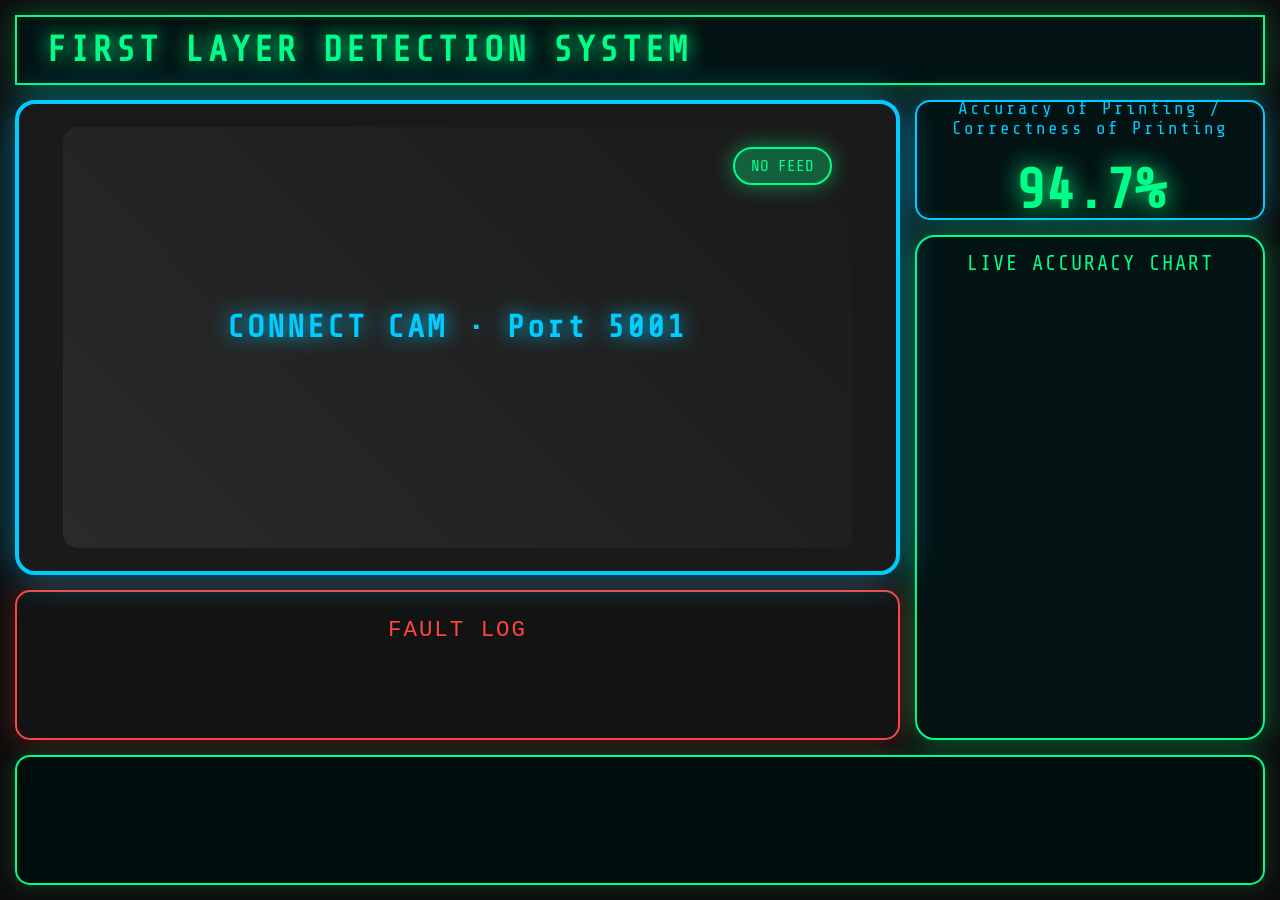
==== first_layer_detector.html @ bdabb618 "Initial project upload" ====
<!DOCTYPE html>
<html lang="en">
<head>
    <meta charset="UTF-8">
    <meta name="viewport" content="width=device-width, initial-scale=1.0">
    <title>FIRST LAYER DETECTION SYSTEM</title>
    <script src="https://cdn.jsdelivr.net/npm/chart.js"></script>
    <style>
        @import url('https://fonts.googleapis.com/css2?family=Share+Tech+Mono:wght@400;700&display=swap');
        
        * {
            margin: 0;
            padding: 0;
            box-sizing: border-box;
        }
        
        body {
            font-family: 'Share Tech Mono', 'Courier New', monospace;
            background: #0d0d0d;
            color: #00ff88;
            height: 100vh;
            overflow: hidden;
        }
        
        .dashboard {
            height: 100vh;
            display: grid;
            grid-template-columns: 1fr 350px;
            grid-template-rows: 70px 120px 1fr 150px 130px;
            grid-template-areas:
                "header header"
                "camera status"
                "camera chart"
                "logs chart"
                "gallery gallery";
            gap: 15px;
            padding: 15px;
            box-sizing: border-box;
        }
        
        .header {
            grid-area: header;
            display: flex;
            justify-content: space-between;
            align-items: center;
            background: rgba(0, 20, 20, 0.8);
            padding: 0 30px;
            border: 2px solid #00ff88;
            box-shadow: 0 0 30px rgba(0, 255, 136, 0.3);
        }
        
        .title {
            font-size: 2.2em;
            font-weight: 700;
            text-shadow: 0 0 20px #00ff88;
            letter-spacing: 4px;
        }
        
        .emergency-alert {
            position: absolute;
            top: 50%;
            left: 50%;
            transform: translate(-50%, -50%);
            z-index: 999;
            width: 60%;
            min-height: 250px;
            background: rgba(50, 0, 0, 0.95);
            border: 4px solid #ff4444;
            border-radius: 15px;
            padding: 30px;
            box-shadow: 0 0 100px rgba(255, 68, 68, 0.8);
            animation: blink 1.5s infinite;
            display: none;
            align-items: center;
            justify-content: center;
            flex-direction: column;
            text-align: center;
        }
        
        .emergency-alert.active {
            display: flex;
            animation: shake 0.5s infinite, blink 1.5s infinite;
        }
        
        .emergency-alert h2 {
            color: #ff4444;
            font-size: 1.8em;
            margin-bottom: 15px;
            text-shadow: 0 0 20px #ff4444;
        }
        
        .emergency-alert p {
            font-size: 1.1em;
            line-height: 1.5;
        }
        
        .status-card {
            grid-area: status;
            background: rgba(0, 20, 20, 0.8);
            border: 2px solid #00ccff;
            border-radius: 15px;
            padding: 30px;
            box-shadow: 0 0 30px rgba(0, 204, 255, 0.4);
            text-align: center;
            display: flex;
            flex-direction: column;
            align-items: center;
            justify-content: center;
            height: 100%;
        }
        
        .status-label {
            font-size: 1.1em;
            margin-bottom: 20px;
            color: #00ccff;
            letter-spacing: 2px;
        }
        
        .status-value {
            font-size: 3.5em;
            font-weight: 700;
            color: #00ff88;
            text-shadow: 0 0 25px #00ff88;
        }
        
        .camera-feed {
            grid-area: camera;
            background: #1a1a1a;
            border: 4px solid #00ccff;
            border-radius: 20px;
            position: relative;
            box-shadow: 0 0 40px rgba(0, 204, 255, 0.5);
            animation: pulse-blue 2s infinite;
            display: flex;
            align-items: center;
            justify-content: center;
        }
        
        .camera-placeholder {
            width: 90%;
            height: 90%;
            background: linear-gradient(45deg, #2a2a2a, #1a1a1a);
            border-radius: 15px;
            display: flex;
            flex-direction: column;
            align-items: center;
            justify-content: center;
            position: relative;
            overflow: hidden;
        }
        
        .camera-label {
            font-size: 2em;
            font-weight: 700;
            color: #00ccff;
            text-shadow: 0 0 20px #00ccff;
            z-index: 2;
            margin-bottom: 20px;
            letter-spacing: 3px;
        }
        
        .live-indicator {
            position: absolute;
            top: 20px;
            right: 20px;
            background: rgba(0, 255, 136, 0.3);
            border: 2px solid #00ff88;
            border-radius: 20px;
            padding: 8px 16px;
            font-size: 1em;
            animation: blink-green 1s infinite;
            box-shadow: 0 0 20px rgba(0, 255, 136, 0.5);
        }
        
        .chart-panel {
            grid-area: chart;
            height: 100%;
            width: 100%;
            background: rgba(0, 20, 20, 0.8);
            border: 2px solid #00ff88;
            border-radius: 20px;
            padding: 15px;
            box-shadow: 0 0 30px rgba(0, 255, 136, 0.4);
            display: flex;
            flex-direction: column;
            overflow: hidden;
        }
        
        .chart-panel canvas {
            flex-grow: 1;
        }
        
        .chart-title {
            text-align: center;
            font-size: 1.3em;
            margin-bottom: 20px;
            color: #00ff88;
            letter-spacing: 2px;
        }
        
        .fault-log {
            grid-area: logs;
            background: rgba(20, 20, 20, 0.9);
            border: 2px solid #ff4444;
            border-radius: 15px;
            padding: 25px;
            box-shadow: 0 0 30px rgba(255, 68, 68, 0.3);
            overflow-y: auto;
            font-family: 'Courier New', monospace;
        }
        
        .log-title {
            font-size: 1.4em;
            margin-bottom: 20px;
            color: #ff4444;
            text-align: center;
            letter-spacing: 2px;
        }
        
        .log-entry {
            background: rgba(255, 68, 68, 0.1);
            padding: 12px;
            margin-bottom: 10px;
            border-left: 4px solid #ff4444;
            border-radius: 5px;
            font-size: 0.95em;
            animation: slideIn 0.3s ease-out;
        }
        
        /* Snapshot Gallery Settings */
        .snapshot-gallery {
            grid-area: gallery;
            background: rgba(0, 15, 15, 0.9);
            border: 2px solid #00ff88;
            border-radius: 15px;
            padding: 10px 20px;
            box-shadow: 0 0 20px rgba(0, 255, 136, 0.2);
            display: flex;
            gap: 15px;
            overflow-x: auto;
            align-items: center;
        }

        .snapshot-gallery::-webkit-scrollbar {
            height: 8px;
        }
        .snapshot-gallery::-webkit-scrollbar-thumb {
            background: #00ff88;
            border-radius: 4px;
        }

        .gallery-item {
            position: relative;
            flex: 0 0 auto;
            height: 100%;
            border: 2px solid #ff4444;
            border-radius: 10px;
            overflow: hidden;
            animation: slideIn 0.5s ease-out;
        }

        .gallery-item img {
            height: 90px;
            width: auto;
            display: block;
        }

        .gallery-label {
            position: absolute;
            bottom: 0;
            left: 0;
            width: 100%;
            background: rgba(255, 68, 68, 0.85);
            color: #fff;
            font-size: 0.7em;
            text-align: center;
            padding: 2px 0;
            font-weight: bold;
            box-shadow: 0 -2px 10px rgba(0,0,0,0.5);
        }
        
        /* Animations */
        @keyframes blink {
            0%, 50% { opacity: 1; }
            51%, 100% { opacity: 0.3; }
        }
        
        @keyframes shake {
            0%, 100% { transform: translateX(0); }
            25% { transform: translateX(-5px); }
            75% { transform: translateX(5px); }
        }
        
        @keyframes pulse-blue {
            0% { box-shadow: 0 0 20px rgba(0, 204, 255, 0.5); }
            50% { box-shadow: 0 0 40px rgba(0, 204, 255, 0.8); }
            100% { box-shadow: 0 0 20px rgba(0, 204, 255, 0.5); }
        }
        
        @keyframes blink-green {
            0%, 50% { opacity: 1; }
            51%, 100% { opacity: 0.4; }
        }
        
        @keyframes slideIn {
            from { transform: translateX(100%); opacity: 0; }
            to { transform: translateX(0); opacity: 1; }
        }
        
        @media (max-width: 850px) {
            body { 
                overflow-y: auto; 
                height: auto; 
            }
            .dashboard {
                height: auto;
                grid-template-columns: 1fr;
                grid-template-rows: 70px 300px 120px 300px 200px 150px;
                grid-template-areas:
                    "header"
                    "camera"
                    "status"
                    "chart"
                    "logs"
                    "gallery";
                gap: 15px;
            }
        }
    </style>
</head>
<body>
    <div class="dashboard">
        <div class="header">
            <div class="title">FIRST LAYER DETECTION SYSTEM</div>
        </div>
        
        <div class="camera-feed">
<img id="camImg" src="http://localhost:5001/video_feed"
  style="position:absolute;inset:0;width:100%;height:100%;object-fit:contain;z-index:1;border-radius:15px;background:#000;"
  onerror="this.style.display='none'; document.getElementById('camFallback').style.display='flex'; document.querySelector('.live-indicator').textContent='NO FEED';">
<div id="camFallback" class="camera-placeholder" style="display:none;">
    <div class="live-indicator">NO FEED</div>
    <div class="camera-label">CONNECT CAM · Port 5001</div>
</div>
        </div>
        
        <div class="emergency-alert" id="emergencyAlert">
            <h2>🚨 EMERGENCY STOP REQUIRED</h2>
            <p>PRINT ERROR DETECTED<br>First layer failure confirmed</p>
        </div>
        
        <div class="status-card">
            <div class="status-label">Accuracy of Printing / Correctness of Printing</div>
            <div class="status-value" id="accuracyValue">94.7%</div>
        </div>
        
        <div class="chart-panel">
            <div class="chart-title">LIVE ACCURACY CHART</div>
            <canvas id="accuracyChart"></canvas>
        </div>
        
        <div class="fault-log">
            <div class="log-title">FAULT LOG</div>
            <div id="faultLog"></div>
        </div>
        
        <!-- Live Defect Snapshot Gallery -->
        <div class="snapshot-gallery" id="snapshotGallery">
            <!-- Images will populate here -->
        </div>
    </div>

    <script>
        // Live accuracy chart
        const ctx = document.getElementById('accuracyChart').getContext('2d');
        const accuracyChart = new Chart(ctx, {
            type: 'line',
            data: {
                labels: [],
                datasets: [{
                    label: 'Accuracy %',
                    data: [],
                    borderColor: '#00ff88',
                    backgroundColor: 'rgba(0, 255, 136, 0.1)',
                    borderWidth: 3,
                    tension: 0.4,
                    fill: true,
                    pointBackgroundColor: '#00ff88',
                    pointBorderColor: '#000',
                    pointBorderWidth: 2,
                    pointRadius: 5
                }]
            },
            options: {
                responsive: true,
                maintainAspectRatio: false,
                scales: {
                    y: {
                        beginAtZero: true,
                        max: 100,
                        grid: { color: 'rgba(0, 255, 136, 0.1)' },
                        ticks: { color: '#00ccff' }
                    },
                    x: {
                        grid: { color: 'rgba(0, 255, 136, 0.1)' },
                        ticks: { color: '#00ccff', maxTicksLimit: 10 }
                    }
                },
                plugins: {
                    legend: { labels: { color: '#00ff88' } }
                }
            }
        });

        // Real ML Data Integration
        let accuracyData = [];
        let chartLabels = [];
        let lastFaultTime = 0;
        
        async function updateDashboard() {
            try {
                const response = await fetch('/api/predict');
                if (!response.ok) return;
                const data = await response.json();
                
                // Convert ML confidence (0-1) to an Accuracy Percentage (0-100)
                // If it detects a fault (Over/Under extrusion), we invert it so the visual graph accurately drops!
                let accuracy = data.confidence * 100;
                if (data.is_defect) {
                    accuracy = 100 - accuracy; 
                }
                
                const accuracyPercent = accuracy.toFixed(1);
                
                // Update status display
                document.getElementById('accuracyValue').textContent = accuracyPercent + '%';
                
                // Update chart arrays
                const timeLabel = new Date().toLocaleTimeString();
                accuracyData.push(accuracy);
                chartLabels.push(timeLabel);
                
                if (accuracyData.length > 50) {
                    accuracyData.shift();
                    chartLabels.shift();
                }
                
                accuracyChart.data.labels = chartLabels;
                accuracyChart.data.datasets[0].data = accuracyData;
                accuracyChart.update('none');
                
                // Check physically for faults (ML flagged it, or accuracy drops below 80%)
                if (data.is_defect || accuracy < 80) {
                    showEmergencyAlert();
                    
                    const now = Date.now();
                    if (now - lastFaultTime > 2000) {
                        addFaultLog(accuracyPercent, timeLabel, data.status);
                        lastFaultTime = now;
                    }
                }
                
                // Update Snapshot Gallery
                if (data.recent_snapshots) {
                   updateGallery(data.recent_snapshots);
                }
            } catch (err) {
                console.error("Backend offline or ML model unreachable:", err);
            }
        }
        
        let currentSnapshots = [];
        function updateGallery(snapshots) {
            // Only re-render if the array actually changed (optimization)
            if (JSON.stringify(snapshots) === JSON.stringify(currentSnapshots)) return;
            currentSnapshots = snapshots;
            
            const gallery = document.getElementById('snapshotGallery');
            gallery.innerHTML = ''; // clear current
            
            snapshots.forEach(filename => {
                // filename example: defect_under_20260417_184502.jpg
                const parts = filename.replace('.jpg', '').split('_');
                const type = parts[1] ? parts[1].toUpperCase() : 'DEFECT';
                const timeString = parts[2] && parts[3] ? 
                    `${parts[2].slice(4,6)}/${parts[2].slice(6,8)} ${parts[3].slice(0,2)}:${parts[3].slice(2,4)}` : '';
                
                const div = document.createElement('div');
                div.className = 'gallery-item';
                div.innerHTML = `
                    <img src="/defect_images/${filename}" alt="Defect Snapshot" onerror="this.src=''">
                    <div class="gallery-label">${type} FAIL ${timeString}</div>
                `;
                gallery.appendChild(div);
            });
        }
        
        function showEmergencyAlert() {
            const alert = document.getElementById('emergencyAlert');
            alert.classList.add('active');
            
            // Hide after 5 seconds to reduce screen flash toxicity
            setTimeout(() => {
                alert.classList.remove('active');
            }, 5000);
        }
        
        function addFaultLog(accuracy, timestamp, mlStatus) {
            const log = document.getElementById('faultLog');
            const entry = document.createElement('div');
            entry.className = 'log-entry';
            const issueType = mlStatus && mlStatus !== "Unknown" ? mlStatus.toUpperCase() : "PHYSICAL";
            entry.textContent = `[${timestamp}] FAULT DETECTED — ${issueType} ISSUE (Acc: ${accuracy}%)`;
            log.insertBefore(entry, log.firstChild);
            
            // Keep cleanly to last 15 entries
            while (log.children.length > 15) {
                log.removeChild(log.lastChild);
            }
        }
        
        // Pulsing camera animation
        const cameraFeed = document.querySelector('.camera-feed');
        setInterval(() => {
            cameraFeed.style.boxShadow = Math.random() > 0.5 
                ? '0 0 40px rgba(0, 204, 255, 0.7)' 
                : '0 0 40px rgba(0, 204, 255, 0.4)';
        }, 1000);
        
        // Query the True ML Backend twice a second
        setInterval(updateDashboard, 500);
        updateDashboard(); // Initial call
    </script>
</body>
</html>
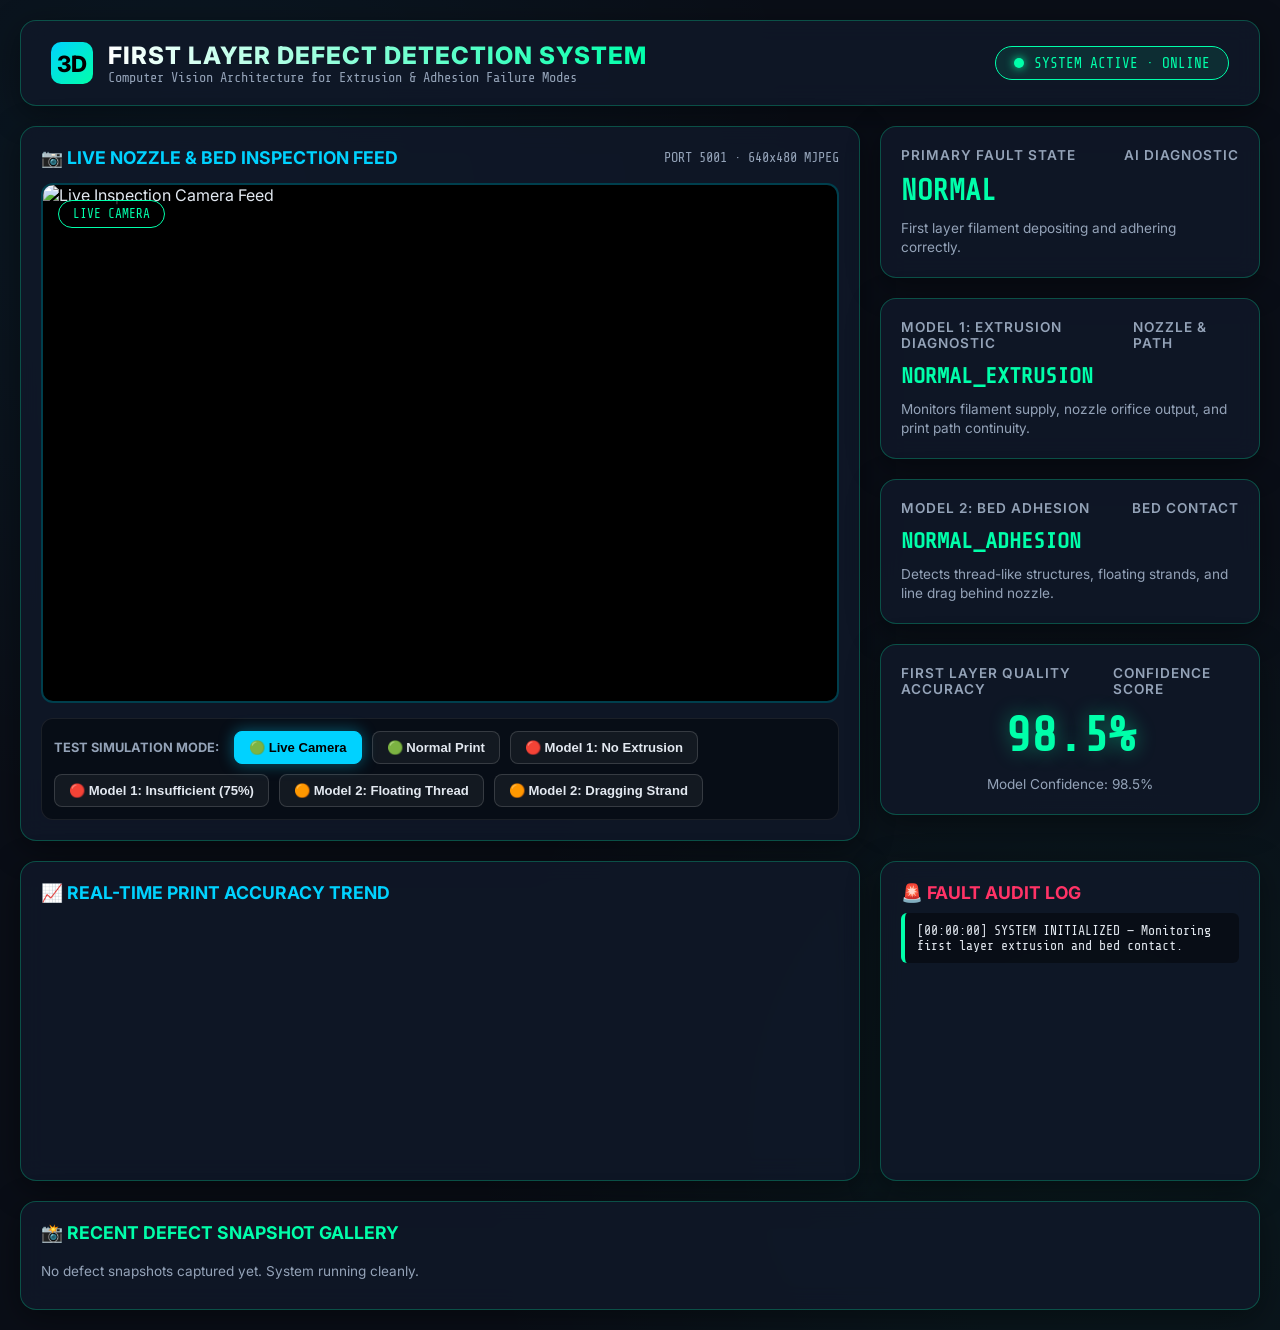
==== commit aba69853: "first change" ====
--- a/first_layer_detector.html
+++ b/first_layer_detector.html
@@ -3,392 +3,553 @@
 <head>
     <meta charset="UTF-8">
     <meta name="viewport" content="width=device-width, initial-scale=1.0">
-    <title>FIRST LAYER DETECTION SYSTEM</title>
+    <title>3D PRINTER FIRST LAYER DEFECT DETECTION SYSTEM</title>
     <script src="https://cdn.jsdelivr.net/npm/chart.js"></script>
+    <link href="https://fonts.googleapis.com/css2?family=Share+Tech+Mono&family=Inter:wght@300;400;600;700;800&display=swap" rel="stylesheet">
     <style>
-        @import url('https://fonts.googleapis.com/css2?family=Share+Tech+Mono:wght@400;700&display=swap');
-        
+        :root {
+            --bg-main: #0a0e17;
+            --card-bg: rgba(16, 24, 40, 0.85);
+            --card-border: rgba(0, 255, 170, 0.25);
+            --accent-green: #00ffaa;
+            --accent-red: #ff3366;
+            --accent-orange: #ff9900;
+            --accent-blue: #00d2ff;
+            --accent-purple: #9d4edd;
+            --text-main: #e2e8f0;
+            --text-muted: #94a3b8;
+        }
+
         * {
             margin: 0;
             padding: 0;
             box-sizing: border-box;
         }
-        
+
         body {
-            font-family: 'Share Tech Mono', 'Courier New', monospace;
-            background: #0d0d0d;
-            color: #00ff88;
-            height: 100vh;
-            overflow: hidden;
-        }
-        
-        .dashboard {
-            height: 100vh;
+            font-family: 'Inter', sans-serif;
+            background: var(--bg-main);
+            color: var(--text-main);
+            min-height: 100vh;
+            overflow-x: hidden;
+            background-image: 
+                radial-gradient(circle at 15% 15%, rgba(0, 210, 255, 0.05) 0%, transparent 40%),
+                radial-gradient(circle at 85% 85%, rgba(0, 255, 170, 0.05) 0%, transparent 40%);
+        }
+
+        .dashboard-container {
+            max-width: 1600px;
+            margin: 0 auto;
+            padding: 20px;
             display: grid;
-            grid-template-columns: 1fr 350px;
-            grid-template-rows: 70px 120px 1fr 150px 130px;
-            grid-template-areas:
-                "header header"
-                "camera status"
-                "camera chart"
-                "logs chart"
-                "gallery gallery";
-            gap: 15px;
-            padding: 15px;
-            box-sizing: border-box;
-        }
-        
-        .header {
-            grid-area: header;
+            grid-template-columns: 1fr 380px;
+            grid-template-rows: auto auto auto auto;
+            gap: 20px;
+        }
+
+        /* HEADER */
+        header {
+            grid-column: 1 / -1;
+            background: var(--card-bg);
+            border: 1px solid var(--card-border);
+            backdrop-filter: blur(12px);
+            border-radius: 16px;
+            padding: 20px 30px;
             display: flex;
             justify-content: space-between;
             align-items: center;
-            background: rgba(0, 20, 20, 0.8);
-            padding: 0 30px;
-            border: 2px solid #00ff88;
-            box-shadow: 0 0 30px rgba(0, 255, 136, 0.3);
-        }
-        
-        .title {
-            font-size: 2.2em;
-            font-weight: 700;
-            text-shadow: 0 0 20px #00ff88;
-            letter-spacing: 4px;
-        }
-        
-        .emergency-alert {
-            position: absolute;
-            top: 50%;
-            left: 50%;
-            transform: translate(-50%, -50%);
-            z-index: 999;
-            width: 60%;
-            min-height: 250px;
-            background: rgba(50, 0, 0, 0.95);
-            border: 4px solid #ff4444;
-            border-radius: 15px;
-            padding: 30px;
-            box-shadow: 0 0 100px rgba(255, 68, 68, 0.8);
-            animation: blink 1.5s infinite;
-            display: none;
+            box-shadow: 0 8px 32px rgba(0, 0, 0, 0.4);
+        }
+
+        .brand-title {
+            display: flex;
+            align-items: center;
+            gap: 15px;
+        }
+
+        .brand-icon {
+            width: 42px;
+            height: 42px;
+            background: linear-gradient(135deg, var(--accent-blue), var(--accent-green));
+            border-radius: 10px;
+            display: flex;
             align-items: center;
             justify-content: center;
+            font-size: 1.4rem;
+            font-weight: 800;
+            color: #000;
+        }
+
+        .brand-text h1 {
+            font-size: 1.5rem;
+            font-weight: 800;
+            letter-spacing: 1px;
+            background: linear-gradient(90deg, #ffffff, var(--accent-green));
+            -webkit-background-clip: text;
+            -webkit-text-fill-color: transparent;
+        }
+
+        .brand-text p {
+            font-size: 0.85rem;
+            color: var(--text-muted);
+            font-family: 'Share Tech Mono', monospace;
+        }
+
+        .system-badge {
+            display: flex;
+            align-items: center;
+            gap: 10px;
+            background: rgba(0, 255, 170, 0.1);
+            border: 1px solid var(--accent-green);
+            padding: 8px 18px;
+            border-radius: 30px;
+            font-family: 'Share Tech Mono', monospace;
+            font-size: 0.9rem;
+            color: var(--accent-green);
+        }
+
+        .pulse-dot {
+            width: 10px;
+            height: 10px;
+            background-color: var(--accent-green);
+            border-radius: 50%;
+            box-shadow: 0 0 10px var(--accent-green);
+            animation: pulse 1.5s infinite;
+        }
+
+        /* MAIN CAMERA FEED */
+        .camera-panel {
+            background: var(--card-bg);
+            border: 1px solid var(--card-border);
+            backdrop-filter: blur(12px);
+            border-radius: 16px;
+            padding: 20px;
+            display: flex;
             flex-direction: column;
-            text-align: center;
-        }
-        
-        .emergency-alert.active {
-            display: flex;
-            animation: shake 0.5s infinite, blink 1.5s infinite;
-        }
-        
-        .emergency-alert h2 {
-            color: #ff4444;
-            font-size: 1.8em;
-            margin-bottom: 15px;
-            text-shadow: 0 0 20px #ff4444;
-        }
-        
-        .emergency-alert p {
-            font-size: 1.1em;
-            line-height: 1.5;
-        }
-        
-        .status-card {
-            grid-area: status;
-            background: rgba(0, 20, 20, 0.8);
-            border: 2px solid #00ccff;
-            border-radius: 15px;
-            padding: 30px;
-            box-shadow: 0 0 30px rgba(0, 204, 255, 0.4);
-            text-align: center;
-            display: flex;
-            flex-direction: column;
+            gap: 15px;
+            box-shadow: 0 8px 32px rgba(0, 0, 0, 0.4);
+        }
+
+        .panel-header {
+            display: flex;
+            justify-content: space-between;
+            align-items: center;
+        }
+
+        .panel-title {
+            font-size: 1.1rem;
+            font-weight: 700;
+            display: flex;
+            align-items: center;
+            gap: 10px;
+            color: var(--accent-blue);
+        }
+
+        .feed-container {
+            position: relative;
+            width: 100%;
+            height: 520px;
+            background: #000;
+            border-radius: 12px;
+            overflow: hidden;
+            border: 2px solid rgba(0, 210, 255, 0.3);
+            display: flex;
             align-items: center;
             justify-content: center;
+        }
+
+        .feed-container img {
+            width: 100%;
             height: 100%;
-        }
-        
-        .status-label {
-            font-size: 1.1em;
-            margin-bottom: 20px;
-            color: #00ccff;
-            letter-spacing: 2px;
-        }
-        
-        .status-value {
-            font-size: 3.5em;
-            font-weight: 700;
-            color: #00ff88;
-            text-shadow: 0 0 25px #00ff88;
-        }
-        
-        .camera-feed {
-            grid-area: camera;
-            background: #1a1a1a;
-            border: 4px solid #00ccff;
+            object-fit: contain;
+        }
+
+        .live-overlay-badge {
+            position: absolute;
+            top: 15px;
+            left: 15px;
+            background: rgba(0, 0, 0, 0.75);
+            border: 1px solid var(--accent-green);
+            padding: 6px 14px;
             border-radius: 20px;
-            position: relative;
-            box-shadow: 0 0 40px rgba(0, 204, 255, 0.5);
-            animation: pulse-blue 2s infinite;
+            font-family: 'Share Tech Mono', monospace;
+            font-size: 0.8rem;
+            color: var(--accent-green);
+            z-index: 10;
+        }
+
+        /* SIMULATION TOOLBAR */
+        .sim-toolbar {
+            display: flex;
+            flex-wrap: wrap;
+            gap: 10px;
+            background: rgba(0, 0, 0, 0.4);
+            padding: 12px;
+            border-radius: 12px;
+            border: 1px solid rgba(255, 255, 255, 0.08);
+        }
+
+        .sim-btn {
+            background: rgba(255, 255, 255, 0.05);
+            border: 1px solid rgba(255, 255, 255, 0.15);
+            color: var(--text-main);
+            padding: 8px 14px;
+            border-radius: 8px;
+            font-size: 0.82rem;
+            font-weight: 600;
+            cursor: pointer;
+            transition: all 0.2s ease;
             display: flex;
             align-items: center;
-            justify-content: center;
-        }
-        
-        .camera-placeholder {
-            width: 90%;
-            height: 90%;
-            background: linear-gradient(45deg, #2a2a2a, #1a1a1a);
-            border-radius: 15px;
+            gap: 6px;
+        }
+
+        .sim-btn:hover {
+            transform: translateY(-2px);
+            border-color: var(--accent-blue);
+            background: rgba(0, 210, 255, 0.15);
+        }
+
+        .sim-btn.active {
+            background: var(--accent-blue);
+            color: #000;
+            border-color: var(--accent-blue);
+            box-shadow: 0 0 15px rgba(0, 210, 255, 0.4);
+        }
+
+        .sim-btn.danger:hover {
+            border-color: var(--accent-red);
+            background: rgba(255, 51, 102, 0.2);
+        }
+
+        .sim-btn.warning:hover {
+            border-color: var(--accent-orange);
+            background: rgba(255, 153, 0, 0.2);
+        }
+
+        /* SIDEBAR DIAGNOSTICS */
+        .sidebar {
             display: flex;
             flex-direction: column;
-            align-items: center;
-            justify-content: center;
-            position: relative;
-            overflow: hidden;
-        }
-        
-        .camera-label {
-            font-size: 2em;
-            font-weight: 700;
-            color: #00ccff;
-            text-shadow: 0 0 20px #00ccff;
-            z-index: 2;
-            margin-bottom: 20px;
-            letter-spacing: 3px;
-        }
-        
-        .live-indicator {
-            position: absolute;
-            top: 20px;
-            right: 20px;
-            background: rgba(0, 255, 136, 0.3);
-            border: 2px solid #00ff88;
-            border-radius: 20px;
-            padding: 8px 16px;
-            font-size: 1em;
-            animation: blink-green 1s infinite;
-            box-shadow: 0 0 20px rgba(0, 255, 136, 0.5);
-        }
-        
+            gap: 20px;
+        }
+
+        .stat-card {
+            background: var(--card-bg);
+            border: 1px solid var(--card-border);
+            backdrop-filter: blur(12px);
+            border-radius: 16px;
+            padding: 20px;
+            box-shadow: 0 8px 32px rgba(0, 0, 0, 0.4);
+            display: flex;
+            flex-direction: column;
+            gap: 12px;
+            transition: all 0.3s ease;
+        }
+
+        .stat-card.defect-alert {
+            border-color: var(--accent-red);
+            box-shadow: 0 0 25px rgba(255, 51, 102, 0.3);
+            animation: pulse-red 1.5s infinite;
+        }
+
+        .stat-card.warning-alert {
+            border-color: var(--accent-orange);
+            box-shadow: 0 0 25px rgba(255, 153, 0, 0.3);
+        }
+
+        .stat-header {
+            font-size: 0.85rem;
+            color: var(--text-muted);
+            font-weight: 600;
+            text-transform: uppercase;
+            letter-spacing: 1px;
+            display: flex;
+            justify-content: space-between;
+        }
+
+        .stat-value {
+            font-size: 1.8rem;
+            font-weight: 800;
+            font-family: 'Share Tech Mono', monospace;
+            color: var(--accent-green);
+        }
+
+        .stat-subtext {
+            font-size: 0.85rem;
+            color: var(--text-muted);
+            line-height: 1.4;
+        }
+
+        .accuracy-readout {
+            font-size: 3rem;
+            font-weight: 800;
+            text-align: center;
+            font-family: 'Share Tech Mono', monospace;
+            color: var(--accent-green);
+            text-shadow: 0 0 20px rgba(0, 255, 170, 0.4);
+        }
+
+        /* LOWER PANELS: CHART & FAULT LOG */
         .chart-panel {
-            grid-area: chart;
-            height: 100%;
-            width: 100%;
-            background: rgba(0, 20, 20, 0.8);
-            border: 2px solid #00ff88;
-            border-radius: 20px;
-            padding: 15px;
-            box-shadow: 0 0 30px rgba(0, 255, 136, 0.4);
+            grid-column: 1 / 2;
+            background: var(--card-bg);
+            border: 1px solid var(--card-border);
+            backdrop-filter: blur(12px);
+            border-radius: 16px;
+            padding: 20px;
+            box-shadow: 0 8px 32px rgba(0, 0, 0, 0.4);
+            height: 320px;
+        }
+
+        .log-panel {
+            grid-column: 2 / 3;
+            background: var(--card-bg);
+            border: 1px solid var(--card-border);
+            backdrop-filter: blur(12px);
+            border-radius: 16px;
+            padding: 20px;
+            box-shadow: 0 8px 32px rgba(0, 0, 0, 0.4);
+            height: 320px;
             display: flex;
             flex-direction: column;
-            overflow: hidden;
-        }
-        
-        .chart-panel canvas {
+            gap: 10px;
+        }
+
+        .log-list {
             flex-grow: 1;
-        }
-        
-        .chart-title {
-            text-align: center;
-            font-size: 1.3em;
-            margin-bottom: 20px;
-            color: #00ff88;
-            letter-spacing: 2px;
-        }
-        
-        .fault-log {
-            grid-area: logs;
-            background: rgba(20, 20, 20, 0.9);
-            border: 2px solid #ff4444;
-            border-radius: 15px;
-            padding: 25px;
-            box-shadow: 0 0 30px rgba(255, 68, 68, 0.3);
             overflow-y: auto;
-            font-family: 'Courier New', monospace;
-        }
-        
-        .log-title {
-            font-size: 1.4em;
-            margin-bottom: 20px;
-            color: #ff4444;
-            text-align: center;
-            letter-spacing: 2px;
-        }
-        
-        .log-entry {
-            background: rgba(255, 68, 68, 0.1);
-            padding: 12px;
-            margin-bottom: 10px;
-            border-left: 4px solid #ff4444;
-            border-radius: 5px;
-            font-size: 0.95em;
-            animation: slideIn 0.3s ease-out;
-        }
-        
-        /* Snapshot Gallery Settings */
-        .snapshot-gallery {
-            grid-area: gallery;
-            background: rgba(0, 15, 15, 0.9);
-            border: 2px solid #00ff88;
-            border-radius: 15px;
-            padding: 10px 20px;
-            box-shadow: 0 0 20px rgba(0, 255, 136, 0.2);
+            display: flex;
+            flex-direction: column;
+            gap: 8px;
+        }
+
+        .log-item {
+            background: rgba(0, 0, 0, 0.4);
+            border-left: 4px solid var(--accent-green);
+            padding: 10px 12px;
+            border-radius: 6px;
+            font-size: 0.82rem;
+            font-family: 'Share Tech Mono', monospace;
+        }
+
+        .log-item.defect-m1 {
+            border-left-color: var(--accent-red);
+            background: rgba(255, 51, 102, 0.1);
+        }
+
+        .log-item.defect-m2 {
+            border-left-color: var(--accent-orange);
+            background: rgba(255, 153, 0, 0.1);
+        }
+
+        /* SNAPSHOT GALLERY */
+        .gallery-panel {
+            grid-column: 1 / -1;
+            background: var(--card-bg);
+            border: 1px solid var(--card-border);
+            backdrop-filter: blur(12px);
+            border-radius: 16px;
+            padding: 20px;
+            box-shadow: 0 8px 32px rgba(0, 0, 0, 0.4);
+        }
+
+        .gallery-scroll {
             display: flex;
             gap: 15px;
             overflow-x: auto;
-            align-items: center;
-        }
-
-        .snapshot-gallery::-webkit-scrollbar {
-            height: 8px;
-        }
-        .snapshot-gallery::-webkit-scrollbar-thumb {
-            background: #00ff88;
-            border-radius: 4px;
-        }
-
-        .gallery-item {
-            position: relative;
-            flex: 0 0 auto;
-            height: 100%;
-            border: 2px solid #ff4444;
+            padding: 10px 0;
+        }
+
+        .gallery-card {
+            flex: 0 0 160px;
+            height: 120px;
+            background: #000;
             border-radius: 10px;
             overflow: hidden;
-            animation: slideIn 0.5s ease-out;
-        }
-
-        .gallery-item img {
-            height: 90px;
-            width: auto;
-            display: block;
+            border: 2px solid var(--accent-red);
+            position: relative;
+            cursor: pointer;
+            transition: transform 0.2s ease;
+        }
+
+        .gallery-card:hover {
+            transform: scale(1.05);
+        }
+
+        .gallery-card img {
+            width: 100%;
+            height: 100%;
+            object-fit: cover;
         }
 
         .gallery-label {
             position: absolute;
             bottom: 0;
-            left: 0;
             width: 100%;
-            background: rgba(255, 68, 68, 0.85);
+            background: rgba(255, 51, 102, 0.85);
+            font-size: 0.68rem;
+            font-weight: 700;
+            text-align: center;
+            padding: 4px 0;
             color: #fff;
-            font-size: 0.7em;
-            text-align: center;
-            padding: 2px 0;
-            font-weight: bold;
-            box-shadow: 0 -2px 10px rgba(0,0,0,0.5);
-        }
-        
-        /* Animations */
-        @keyframes blink {
-            0%, 50% { opacity: 1; }
-            51%, 100% { opacity: 0.3; }
-        }
-        
-        @keyframes shake {
-            0%, 100% { transform: translateX(0); }
-            25% { transform: translateX(-5px); }
-            75% { transform: translateX(5px); }
-        }
-        
-        @keyframes pulse-blue {
-            0% { box-shadow: 0 0 20px rgba(0, 204, 255, 0.5); }
-            50% { box-shadow: 0 0 40px rgba(0, 204, 255, 0.8); }
-            100% { box-shadow: 0 0 20px rgba(0, 204, 255, 0.5); }
-        }
-        
-        @keyframes blink-green {
-            0%, 50% { opacity: 1; }
-            51%, 100% { opacity: 0.4; }
-        }
-        
-        @keyframes slideIn {
-            from { transform: translateX(100%); opacity: 0; }
-            to { transform: translateX(0); opacity: 1; }
-        }
-        
-        @media (max-width: 850px) {
-            body { 
-                overflow-y: auto; 
-                height: auto; 
+        }
+
+        @keyframes pulse {
+            0%, 100% { opacity: 1; transform: scale(1); }
+            50% { opacity: 0.4; transform: scale(0.85); }
+        }
+
+        @keyframes pulse-red {
+            0%, 100% { border-color: var(--accent-red); }
+            50% { border-color: rgba(255, 51, 102, 0.3); }
+        }
+
+        @media (max-width: 1024px) {
+            .dashboard-container {
+                grid-template-columns: 1fr;
             }
-            .dashboard {
-                height: auto;
-                grid-template-columns: 1fr;
-                grid-template-rows: 70px 300px 120px 300px 200px 150px;
-                grid-template-areas:
-                    "header"
-                    "camera"
-                    "status"
-                    "chart"
-                    "logs"
-                    "gallery";
-                gap: 15px;
+            .chart-panel, .log-panel {
+                grid-column: 1 / -1;
             }
         }
     </style>
 </head>
 <body>
-    <div class="dashboard">
-        <div class="header">
-            <div class="title">FIRST LAYER DETECTION SYSTEM</div>
+    <div class="dashboard-container">
+        <!-- HEADER -->
+        <header>
+            <div class="brand-title">
+                <div class="brand-icon">3D</div>
+                <div class="brand-text">
+                    <h1>FIRST LAYER DEFECT DETECTION SYSTEM</h1>
+                    <p>Computer Vision Architecture for Extrusion & Adhesion Failure Modes</p>
+                </div>
+            </div>
+            <div class="system-badge" id="systemBadge">
+                <div class="pulse-dot"></div>
+                <span id="systemStatusText">SYSTEM ACTIVE · ONLINE</span>
+            </div>
+        </header>
+
+        <!-- MAIN CAMERA FEED -->
+        <div class="camera-panel">
+            <div class="panel-header">
+                <div class="panel-title">
+                    📷 LIVE NOZZLE & BED INSPECTION FEED
+                </div>
+                <div style="font-family: 'Share Tech Mono', monospace; font-size:0.85rem; color: var(--text-muted);">
+                    PORT 5001 · 640x480 MJPEG
+                </div>
+            </div>
+            <div class="feed-container">
+                <div class="live-overlay-badge" id="feedBadge">LIVE CAMERA</div>
+                <img id="camFeed" src="/video_feed" alt="Live Inspection Camera Feed">
+            </div>
+
+            <!-- SIMULATION CONTROLS TOOLBAR -->
+            <div class="sim-toolbar">
+                <span style="font-size:0.8rem; font-weight:700; color: var(--text-muted); align-self:center; margin-right:5px;">TEST SIMULATION MODE:</span>
+                <button class="sim-btn active" onclick="setSimMode('reset', this)">🟢 Live Camera</button>
+                <button class="sim-btn" onclick="setSimMode('normal', this)">🟢 Normal Print</button>
+                <button class="sim-btn danger" onclick="setSimMode('no_extrusion', this)">🔴 Model 1: No Extrusion</button>
+                <button class="sim-btn danger" onclick="setSimMode('insufficient_extrusion', this)">🔴 Model 1: Insufficient (75%)</button>
+                <button class="sim-btn warning" onclick="setSimMode('floating_thread', this)">🟠 Model 2: Floating Thread</button>
+                <button class="sim-btn warning" onclick="setSimMode('dragging', this)">🟠 Model 2: Dragging Strand</button>
+            </div>
         </div>
-        
-        <div class="camera-feed">
-<img id="camImg" src="http://localhost:5001/video_feed"
-  style="position:absolute;inset:0;width:100%;height:100%;object-fit:contain;z-index:1;border-radius:15px;background:#000;"
-  onerror="this.style.display='none'; document.getElementById('camFallback').style.display='flex'; document.querySelector('.live-indicator').textContent='NO FEED';">
-<div id="camFallback" class="camera-placeholder" style="display:none;">
-    <div class="live-indicator">NO FEED</div>
-    <div class="camera-label">CONNECT CAM · Port 5001</div>
-</div>
+
+        <!-- SIDEBAR DIAGNOSTICS -->
+        <div class="sidebar">
+            <!-- Overall Status Card -->
+            <div class="stat-card" id="primaryStatusCard">
+                <div class="stat-header">
+                    <span>PRIMARY FAULT STATE</span>
+                    <span>AI DIAGNOSTIC</span>
+                </div>
+                <div class="stat-value" id="primaryStatusText">NORMAL</div>
+                <div class="stat-subtext" id="primaryStatusSub">First layer filament depositing and adhering correctly.</div>
+            </div>
+
+            <!-- Model 1 Extrusion Card -->
+            <div class="stat-card" id="m1Card">
+                <div class="stat-header">
+                    <span>MODEL 1: EXTRUSION DIAGNOSTIC</span>
+                    <span>NOZZLE & PATH</span>
+                </div>
+                <div class="stat-value" style="font-size:1.4rem;" id="m1Text">NORMAL_EXTRUSION</div>
+                <div class="stat-subtext">Monitors filament supply, nozzle orifice output, and print path continuity.</div>
+            </div>
+
+            <!-- Model 2 Bed Adhesion Card -->
+            <div class="stat-card" id="m2Card">
+                <div class="stat-header">
+                    <span>MODEL 2: BED ADHESION</span>
+                    <span>BED CONTACT</span>
+                </div>
+                <div class="stat-value" style="font-size:1.4rem;" id="m2Text">NORMAL_ADHESION</div>
+                <div class="stat-subtext">Detects thread-like structures, floating strands, and line drag behind nozzle.</div>
+            </div>
+
+            <!-- Accuracy Card -->
+            <div class="stat-card">
+                <div class="stat-header">
+                    <span>FIRST LAYER QUALITY ACCURACY</span>
+                    <span>CONFIDENCE Score</span>
+                </div>
+                <div class="accuracy-readout" id="accuracyValue">98.5%</div>
+                <div class="stat-subtext" style="text-align:center;" id="confidenceSub">Model Confidence: 98.5%</div>
+            </div>
         </div>
-        
-        <div class="emergency-alert" id="emergencyAlert">
-            <h2>🚨 EMERGENCY STOP REQUIRED</h2>
-            <p>PRINT ERROR DETECTED<br>First layer failure confirmed</p>
+
+        <!-- LIVE ACCURACY CHART -->
+        <div class="chart-panel">
+            <div class="panel-header" style="margin-bottom: 10px;">
+                <div class="panel-title">📈 REAL-TIME PRINT ACCURACY TREND</div>
+            </div>
+            <div style="height: 250px; position: relative;">
+                <canvas id="accuracyChart"></canvas>
+            </div>
         </div>
-        
-        <div class="status-card">
-            <div class="status-label">Accuracy of Printing / Correctness of Printing</div>
-            <div class="status-value" id="accuracyValue">94.7%</div>
+
+        <!-- FAULT LOG -->
+        <div class="log-panel">
+            <div class="panel-header">
+                <div class="panel-title" style="color: var(--accent-red);">🚨 FAULT AUDIT LOG</div>
+            </div>
+            <div class="log-list" id="faultLogList">
+                <div class="log-item">[00:00:00] SYSTEM INITIALIZED — Monitoring first layer extrusion and bed contact.</div>
+            </div>
         </div>
-        
-        <div class="chart-panel">
-            <div class="chart-title">LIVE ACCURACY CHART</div>
-            <canvas id="accuracyChart"></canvas>
-        </div>
-        
-        <div class="fault-log">
-            <div class="log-title">FAULT LOG</div>
-            <div id="faultLog"></div>
-        </div>
-        
-        <!-- Live Defect Snapshot Gallery -->
-        <div class="snapshot-gallery" id="snapshotGallery">
-            <!-- Images will populate here -->
+
+        <!-- DEFECT SNAPSHOT GALLERY -->
+        <div class="gallery-panel">
+            <div class="panel-header" style="margin-bottom:10px;">
+                <div class="panel-title" style="color: var(--accent-green);">📸 RECENT DEFECT SNAPSHOT GALLERY</div>
+            </div>
+            <div class="gallery-scroll" id="snapshotGallery">
+                <div style="color: var(--text-muted); font-size: 0.85rem;">No defect snapshots captured yet. System running cleanly.</div>
+            </div>
         </div>
     </div>
 
     <script>
-        // Live accuracy chart
+        // Chart initialization
         const ctx = document.getElementById('accuracyChart').getContext('2d');
         const accuracyChart = new Chart(ctx, {
             type: 'line',
             data: {
                 labels: [],
                 datasets: [{
-                    label: 'Accuracy %',
+                    label: 'First Layer Accuracy (%)',
                     data: [],
-                    borderColor: '#00ff88',
-                    backgroundColor: 'rgba(0, 255, 136, 0.1)',
+                    borderColor: '#00ffaa',
+                    backgroundColor: 'rgba(0, 255, 170, 0.08)',
                     borderWidth: 3,
-                    tension: 0.4,
+                    tension: 0.3,
                     fill: true,
-                    pointBackgroundColor: '#00ff88',
-                    pointBorderColor: '#000',
-                    pointBorderWidth: 2,
-                    pointRadius: 5
+                    pointRadius: 4,
+                    pointBackgroundColor: '#00ffaa'
                 }]
             },
             options: {
@@ -398,138 +559,165 @@
                     y: {
                         beginAtZero: true,
                         max: 100,
-                        grid: { color: 'rgba(0, 255, 136, 0.1)' },
-                        ticks: { color: '#00ccff' }
+                        grid: { color: 'rgba(255, 255, 255, 0.05)' },
+                        ticks: { color: '#94a3b8' }
                     },
                     x: {
-                        grid: { color: 'rgba(0, 255, 136, 0.1)' },
-                        ticks: { color: '#00ccff', maxTicksLimit: 10 }
+                        grid: { color: 'rgba(255, 255, 255, 0.05)' },
+                        ticks: { color: '#94a3b8', maxTicksLimit: 8 }
                     }
                 },
                 plugins: {
-                    legend: { labels: { color: '#00ff88' } }
+                    legend: { labels: { color: '#e2e8f0' } }
                 }
             }
         });
 
-        // Real ML Data Integration
-        let accuracyData = [];
-        let chartLabels = [];
+        let accuracyHistory = [];
+        let timeHistory = [];
         let lastFaultTime = 0;
-        
+
         async function updateDashboard() {
             try {
-                const response = await fetch('/api/predict');
-                if (!response.ok) return;
-                const data = await response.json();
+                const res = await fetch('/api/predict');
+                if (!res.ok) return;
+                const data = await res.json();
+
+                // 1. Update Primary Status Card
+                const primaryCard = document.getElementById('primaryStatusCard');
+                const primaryText = document.getElementById('primaryStatusText');
+                const primarySub = document.getElementById('primaryStatusSub');
+
+                primaryText.textContent = data.status;
+
+                if (data.status === 'FILAMENT_NOT_DEPOSITED') {
+                    primaryCard.className = 'stat-card defect-alert';
+                    primaryText.style.color = 'var(--accent-red)';
+                    primarySub.textContent = 'CRITICAL EXTRUSION FAILURE: No filament arriving at nozzle or empty path.';
+                } else if (data.status === 'FILAMENT_NOT_ADHERING') {
+                    primaryCard.className = 'stat-card warning-alert';
+                    primaryText.style.color = 'var(--accent-orange)';
+                    primarySub.textContent = 'ADHESION FAILURE: Filament extruding but floating or failing to contact print bed.';
+                } else {
+                    primaryCard.className = 'stat-card';
+                    primaryText.style.color = 'var(--accent-green)';
+                    primarySub.textContent = 'First layer filament depositing and adhering correctly.';
+                }
+
+                // 2. Update Model 1 & Model 2 readout
+                document.getElementById('m1Text').textContent = data.model1_extrusion;
+                document.getElementById('m2Text').textContent = data.model2_adhesion;
+
+                // 3. Update Accuracy Readout
+                const accuracy = data.accuracy.toFixed(1);
+                document.getElementById('accuracyValue').textContent = accuracy + '%';
+                document.getElementById('confidenceSub').textContent = `Model Confidence: ${(data.confidence * 100).toFixed(1)}%`;
+
+                // 4. Update Chart
+                const nowStr = new Date().toLocaleTimeString();
+                accuracyHistory.push(accuracy);
+                timeHistory.push(nowStr);
+
+                if (accuracyHistory.length > 40) {
+                    accuracyHistory.shift();
+                    timeHistory.shift();
+                }
+
+                accuracyChart.data.labels = timeHistory;
+                accuracyChart.data.datasets[0].data = accuracyHistory;
                 
-                // Convert ML confidence (0-1) to an Accuracy Percentage (0-100)
-                // If it detects a fault (Over/Under extrusion), we invert it so the visual graph accurately drops!
-                let accuracy = data.confidence * 100;
+                // Color chart red if accuracy drops
                 if (data.is_defect) {
-                    accuracy = 100 - accuracy; 
+                    accuracyChart.data.datasets[0].borderColor = '#ff3366';
+                    accuracyChart.data.datasets[0].pointBackgroundColor = '#ff3366';
+                } else {
+                    accuracyChart.data.datasets[0].borderColor = '#00ffaa';
+                    accuracyChart.data.datasets[0].pointBackgroundColor = '#00ffaa';
                 }
-                
-                const accuracyPercent = accuracy.toFixed(1);
-                
-                // Update status display
-                document.getElementById('accuracyValue').textContent = accuracyPercent + '%';
-                
-                // Update chart arrays
-                const timeLabel = new Date().toLocaleTimeString();
-                accuracyData.push(accuracy);
-                chartLabels.push(timeLabel);
-                
-                if (accuracyData.length > 50) {
-                    accuracyData.shift();
-                    chartLabels.shift();
-                }
-                
-                accuracyChart.data.labels = chartLabels;
-                accuracyChart.data.datasets[0].data = accuracyData;
                 accuracyChart.update('none');
-                
-                // Check physically for faults (ML flagged it, or accuracy drops below 80%)
-                if (data.is_defect || accuracy < 80) {
-                    showEmergencyAlert();
-                    
+
+                // 5. Fault Log trigger
+                if (data.is_defect) {
                     const now = Date.now();
-                    if (now - lastFaultTime > 2000) {
-                        addFaultLog(accuracyPercent, timeLabel, data.status);
+                    if (now - lastFaultTime > 3000) {
+                        addFaultLog(data.status, data.model1_extrusion, data.model2_adhesion, accuracy);
                         lastFaultTime = now;
                     }
                 }
-                
-                // Update Snapshot Gallery
-                if (data.recent_snapshots) {
-                   updateGallery(data.recent_snapshots);
+
+                // 6. Update Snapshot Gallery
+                if (data.recent_snapshots && data.recent_snapshots.length > 0) {
+                    renderGallery(data.recent_snapshots);
                 }
+
+                // 7. Update feed badge if sim mode active
+                const feedBadge = document.getElementById('feedBadge');
+                if (data.sim_mode) {
+                    feedBadge.textContent = `SIMULATION: ${data.sim_mode.toUpperCase()}`;
+                    feedBadge.style.borderColor = 'var(--accent-blue)';
+                    feedBadge.style.color = 'var(--accent-blue)';
+                } else {
+                    feedBadge.textContent = 'LIVE CAMERA';
+                    feedBadge.style.borderColor = 'var(--accent-green)';
+                    feedBadge.style.color = 'var(--accent-green)';
+                }
+
             } catch (err) {
-                console.error("Backend offline or ML model unreachable:", err);
+                console.error("Dashboard update error:", err);
             }
         }
-        
-        let currentSnapshots = [];
-        function updateGallery(snapshots) {
-            // Only re-render if the array actually changed (optimization)
-            if (JSON.stringify(snapshots) === JSON.stringify(currentSnapshots)) return;
-            currentSnapshots = snapshots;
-            
+
+        async function setSimMode(mode, btnElem) {
+            document.querySelectorAll('.sim-btn').forEach(b => b.classList.remove('active'));
+            btnElem.classList.add('active');
+            await fetch(`/api/simulate/${mode}`, { method: 'POST' });
+        }
+
+        function addFaultLog(status, m1, m2, acc) {
+            const list = document.getElementById('faultLogList');
+            const item = document.createElement('div');
+            const now = new Date().toLocaleTimeString();
+
+            if (status === 'FILAMENT_NOT_DEPOSITED') {
+                item.className = 'log-item defect-m1';
+                item.textContent = `[${now}] 🚨 MODEL 1 EXTRUSION FAILURE — ${m1} (Acc: ${acc}%)`;
+            } else {
+                item.className = 'log-item defect-m2';
+                item.textContent = `[${now}] ⚠️ MODEL 2 ADHESION FAILURE — ${m2} (Acc: ${acc}%)`;
+            }
+            list.insertBefore(item, list.firstChild);
+
+            while (list.children.length > 20) {
+                list.removeChild(list.lastChild);
+            }
+        }
+
+        let currentSnaps = [];
+        function renderGallery(snapshots) {
+            if (JSON.stringify(snapshots) === JSON.stringify(currentSnaps)) return;
+            currentSnaps = snapshots;
+
             const gallery = document.getElementById('snapshotGallery');
-            gallery.innerHTML = ''; // clear current
-            
+            gallery.innerHTML = '';
+
             snapshots.forEach(filename => {
-                // filename example: defect_under_20260417_184502.jpg
-                const parts = filename.replace('.jpg', '').split('_');
-                const type = parts[1] ? parts[1].toUpperCase() : 'DEFECT';
-                const timeString = parts[2] && parts[3] ? 
-                    `${parts[2].slice(4,6)}/${parts[2].slice(6,8)} ${parts[3].slice(0,2)}:${parts[3].slice(2,4)}` : '';
-                
-                const div = document.createElement('div');
-                div.className = 'gallery-item';
-                div.innerHTML = `
-                    <img src="/defect_images/${filename}" alt="Defect Snapshot" onerror="this.src=''">
-                    <div class="gallery-label">${type} FAIL ${timeString}</div>
+                const isM1 = filename.includes('not_deposited');
+                const card = document.createElement('div');
+                card.className = 'gallery-card';
+                card.style.borderColor = isM1 ? 'var(--accent-red)' : 'var(--accent-orange)';
+                card.innerHTML = `
+                    <img src="/defect_images/${filename}" alt="Defect Snapshot">
+                    <div class="gallery-label" style="background: ${isM1 ? 'rgba(255, 51, 102, 0.85)' : 'rgba(255, 153, 0, 0.85)'}">
+                        ${isM1 ? 'EXTRUSION FAIL' : 'ADHESION FAIL'}
+                    </div>
                 `;
-                gallery.appendChild(div);
+                card.onclick = () => window.open(`/defect_images/${filename}`, '_blank');
+                gallery.appendChild(card);
             });
         }
-        
-        function showEmergencyAlert() {
-            const alert = document.getElementById('emergencyAlert');
-            alert.classList.add('active');
-            
-            // Hide after 5 seconds to reduce screen flash toxicity
-            setTimeout(() => {
-                alert.classList.remove('active');
-            }, 5000);
-        }
-        
-        function addFaultLog(accuracy, timestamp, mlStatus) {
-            const log = document.getElementById('faultLog');
-            const entry = document.createElement('div');
-            entry.className = 'log-entry';
-            const issueType = mlStatus && mlStatus !== "Unknown" ? mlStatus.toUpperCase() : "PHYSICAL";
-            entry.textContent = `[${timestamp}] FAULT DETECTED — ${issueType} ISSUE (Acc: ${accuracy}%)`;
-            log.insertBefore(entry, log.firstChild);
-            
-            // Keep cleanly to last 15 entries
-            while (log.children.length > 15) {
-                log.removeChild(log.lastChild);
-            }
-        }
-        
-        // Pulsing camera animation
-        const cameraFeed = document.querySelector('.camera-feed');
-        setInterval(() => {
-            cameraFeed.style.boxShadow = Math.random() > 0.5 
-                ? '0 0 40px rgba(0, 204, 255, 0.7)' 
-                : '0 0 40px rgba(0, 204, 255, 0.4)';
-        }, 1000);
-        
-        // Query the True ML Backend twice a second
+
         setInterval(updateDashboard, 500);
-        updateDashboard(); // Initial call
+        updateDashboard();
     </script>
 </body>
 </html>
